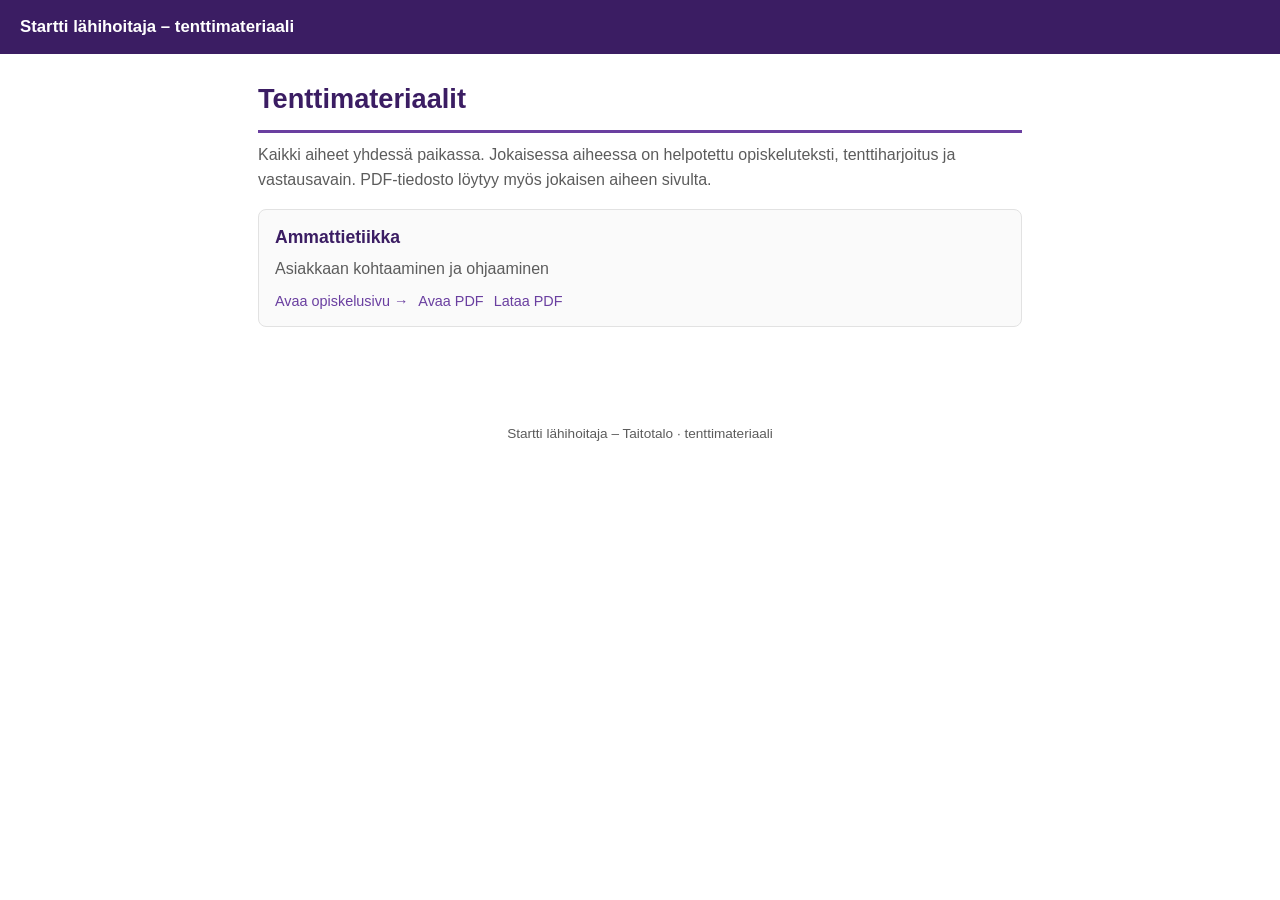
==== index.html @ 94710ee2 "Lisää Ammattietiikka-materiaali (helpotettu opiskelusivu, tenttiharjoitus, vastausavain, PDF) + sivu" ====
<!DOCTYPE html>
<html lang="fi">
<head>
<meta charset="UTF-8">
<meta name="viewport" content="width=device-width, initial-scale=1">
<title>Startti l&auml;hihoitaja &ndash; tenttimateriaali</title>
<link rel="stylesheet" href="assets/style.css">
</head>
<body>

<header class="site-header">
  <a href="index.html">Startti l&auml;hihoitaja &ndash; tenttimateriaali</a>
</header>

<main>
  <h1>Tenttimateriaalit</h1>
  <p class="subtitle">Kaikki aiheet yhdess&auml; paikassa. Jokaisessa aiheessa on helpotettu opiskeluteksti, tenttiharjoitus ja vastausavain. PDF-tiedosto l&ouml;ytyy my&ouml;s jokaisen aiheen sivulta.</p>

  <ul class="doc-list">
    <li>
      <a class="doc-title" href="docs/ammattietiikka.html">Ammattietiikka</a>
      <p class="subtitle" style="margin:6px 0 0;">Asiakkaan kohtaaminen ja ohjaaminen</p>
      <div class="doc-links">
        <a href="docs/ammattietiikka.html">Avaa opiskelusivu &rarr;</a>
        <a href="docs/ammattietiikka.pdf" target="_blank" rel="noopener">Avaa PDF</a>
        <a href="docs/ammattietiikka.pdf" download>Lataa PDF</a>
      </div>
    </li>

    <!-- Uusi aihe lis&auml;t&auml;&auml;n t&auml;h&auml;n samalla kaavalla:
    <li>
      <a class="doc-title" href="docs/AIHEEN-TIEDOSTONIMI.html">Aiheen nimi</a>
      <p class="subtitle" style="margin:6px 0 0;">Lyhyt kuvaus</p>
      <div class="doc-links">
        <a href="docs/AIHEEN-TIEDOSTONIMI.html">Avaa opiskelusivu &rarr;</a>
        <a href="docs/AIHEEN-TIEDOSTONIMI.pdf" target="_blank" rel="noopener">Avaa PDF</a>
        <a href="docs/AIHEEN-TIEDOSTONIMI.pdf" download>Lataa PDF</a>
      </div>
    </li>
    -->
  </ul>
</main>

<footer>Startti l&auml;hihoitaja &ndash; Taitotalo &middot; tenttimateriaali</footer>

</body>
</html>
---- assets/style.css ----
:root {
  --purple-dark: #3b1d63;
  --purple: #6a3fa0;
  --purple-light: #f4f0fa;
  --purple-border: #9b7fc7;
  --text: #1a1a1a;
  --muted: #5c5c5c;
  --bg: #ffffff;
  --card-bg: #fafafa;
  --card-border: #e2e2e2;
}

* { box-sizing: border-box; }

body {
  margin: 0;
  font-family: -apple-system, BlinkMacSystemFont, "Segoe UI", Roboto, "Helvetica Neue", Arial, sans-serif;
  color: var(--text);
  background: var(--bg);
  line-height: 1.55;
}

.site-header {
  background: var(--purple-dark);
  color: #fff;
  padding: 14px 20px;
  display: flex;
  align-items: center;
  justify-content: space-between;
  flex-wrap: wrap;
  gap: 8px;
}

.site-header a {
  color: #fff;
  text-decoration: none;
  font-weight: 600;
  font-size: 1.05rem;
}

.site-header a:hover { text-decoration: underline; }

main {
  max-width: 800px;
  margin: 0 auto;
  padding: 24px 18px 60px;
}

h1 {
  color: var(--purple-dark);
  font-size: 1.7rem;
  border-bottom: 3px solid var(--purple);
  padding-bottom: 10px;
  margin-top: 0;
}

h2 {
  color: var(--purple-dark);
  font-size: 1.25rem;
  margin-top: 34px;
  border-left: 5px solid var(--purple);
  padding-left: 10px;
}

h3 {
  color: #55308a;
  font-size: 1.05rem;
}

.subtitle {
  color: var(--muted);
  margin-top: -8px;
}

ul, ol {
  padding-left: 22px;
}

li { margin-bottom: 7px; }

.pohdi {
  background: var(--purple-light);
  border-left: 4px solid var(--purple-border);
  padding: 10px 14px;
  margin: 14px 0;
  font-style: italic;
}
.pohdi p { margin: 4px 0; }

.exam-item {
  margin-bottom: 14px;
  padding: 10px 12px;
  background: var(--card-bg);
  border: 1px solid var(--card-border);
  border-radius: 6px;
}

.qnum { font-weight: 700; color: var(--purple-dark); }

.mcq-opt { margin: 3px 0 3px 16px; }

.blank {
  display: inline-block;
  min-width: 90px;
  border-bottom: 1px solid #333;
}

table {
  border-collapse: collapse;
  width: 100%;
  margin: 14px 0;
  font-size: 0.95rem;
}
td, th {
  border: 1px solid #ddd;
  padding: 8px 10px;
  text-align: left;
}
th { background: var(--purple-light); }

.download-bar {
  display: flex;
  gap: 10px;
  flex-wrap: wrap;
  margin: 18px 0 28px;
}

.btn {
  display: inline-block;
  background: var(--purple);
  color: #fff;
  text-decoration: none;
  padding: 10px 16px;
  border-radius: 6px;
  font-weight: 600;
  font-size: 0.95rem;
}
.btn:hover { background: var(--purple-dark); }
.btn.secondary {
  background: #fff;
  color: var(--purple-dark);
  border: 2px solid var(--purple);
}
.btn.secondary:hover { background: var(--purple-light); }

details {
  margin: 16px 0;
  border: 1px solid var(--card-border);
  border-radius: 6px;
  padding: 10px 14px;
  background: #fcfbff;
}
summary {
  cursor: pointer;
  font-weight: 700;
  color: var(--purple-dark);
}

.doc-list {
  list-style: none;
  padding: 0;
}
.doc-list li {
  margin-bottom: 14px;
  padding: 14px 16px;
  border: 1px solid var(--card-border);
  border-radius: 8px;
  background: var(--card-bg);
}
.doc-list a.doc-title {
  font-weight: 700;
  font-size: 1.1rem;
  color: var(--purple-dark);
  text-decoration: none;
}
.doc-list a.doc-title:hover { text-decoration: underline; }
.doc-list .doc-links {
  margin-top: 8px;
  display: flex;
  gap: 10px;
  flex-wrap: wrap;
}
.doc-list .doc-links a {
  font-size: 0.9rem;
  color: var(--purple);
  text-decoration: none;
}
.doc-list .doc-links a:hover { text-decoration: underline; }

footer {
  text-align: center;
  color: var(--muted);
  font-size: 0.85rem;
  padding: 20px;
}
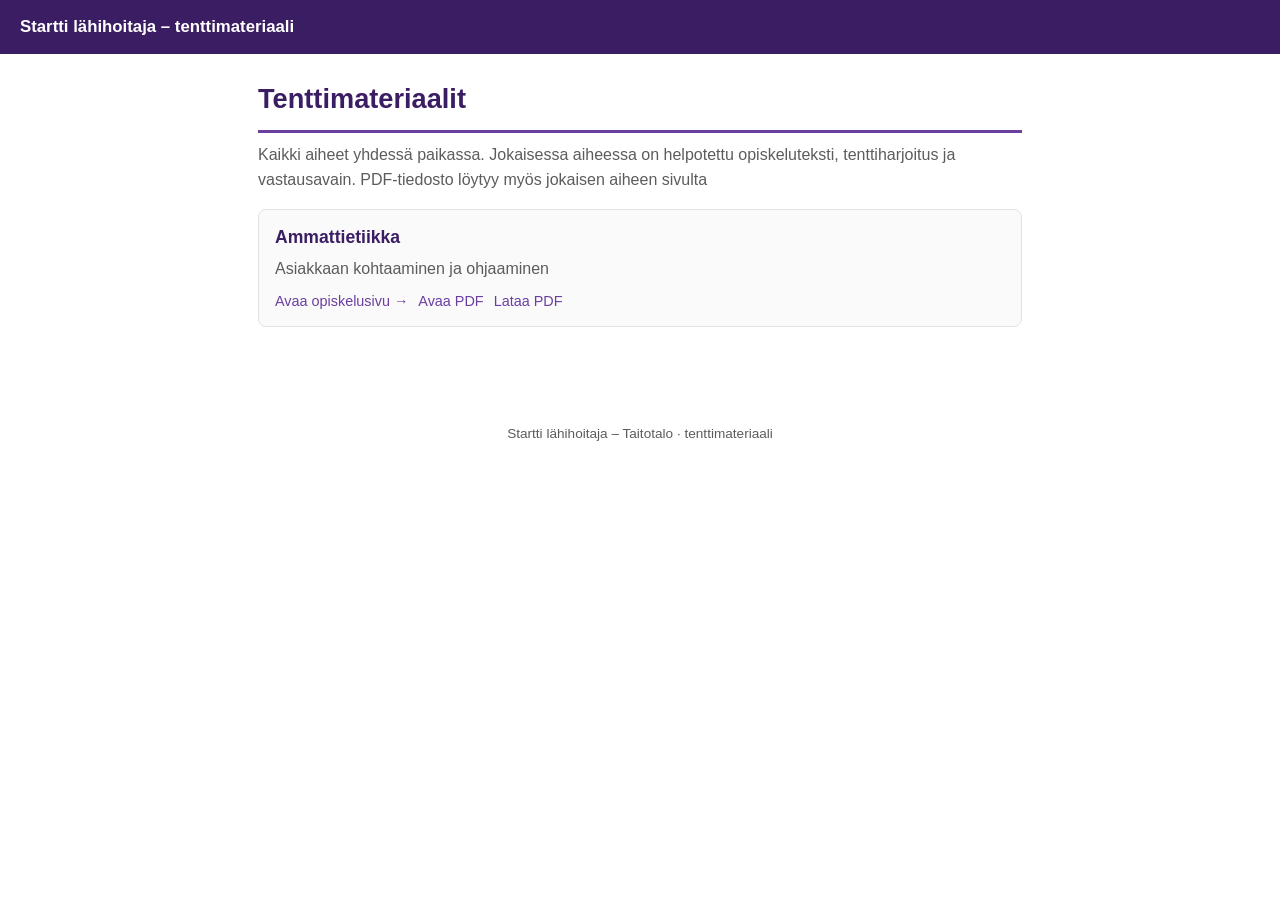
==== commit 24cacfc6: "first commit" ====
--- a/index.html
+++ b/index.html
@@ -14,7 +14,7 @@
 
 <main>
   <h1>Tenttimateriaalit</h1>
-  <p class="subtitle">Kaikki aiheet yhdess&auml; paikassa. Jokaisessa aiheessa on helpotettu opiskeluteksti, tenttiharjoitus ja vastausavain. PDF-tiedosto l&ouml;ytyy my&ouml;s jokaisen aiheen sivulta.</p>
+  <p class="subtitle">Kaikki aiheet yhdess&auml; paikassa. Jokaisessa aiheessa on helpotettu opiskeluteksti, tenttiharjoitus ja vastausavain. PDF-tiedosto l&ouml;ytyy my&ouml;s jokaisen aiheen sivulta</p>
 
   <ul class="doc-list">
     <li>
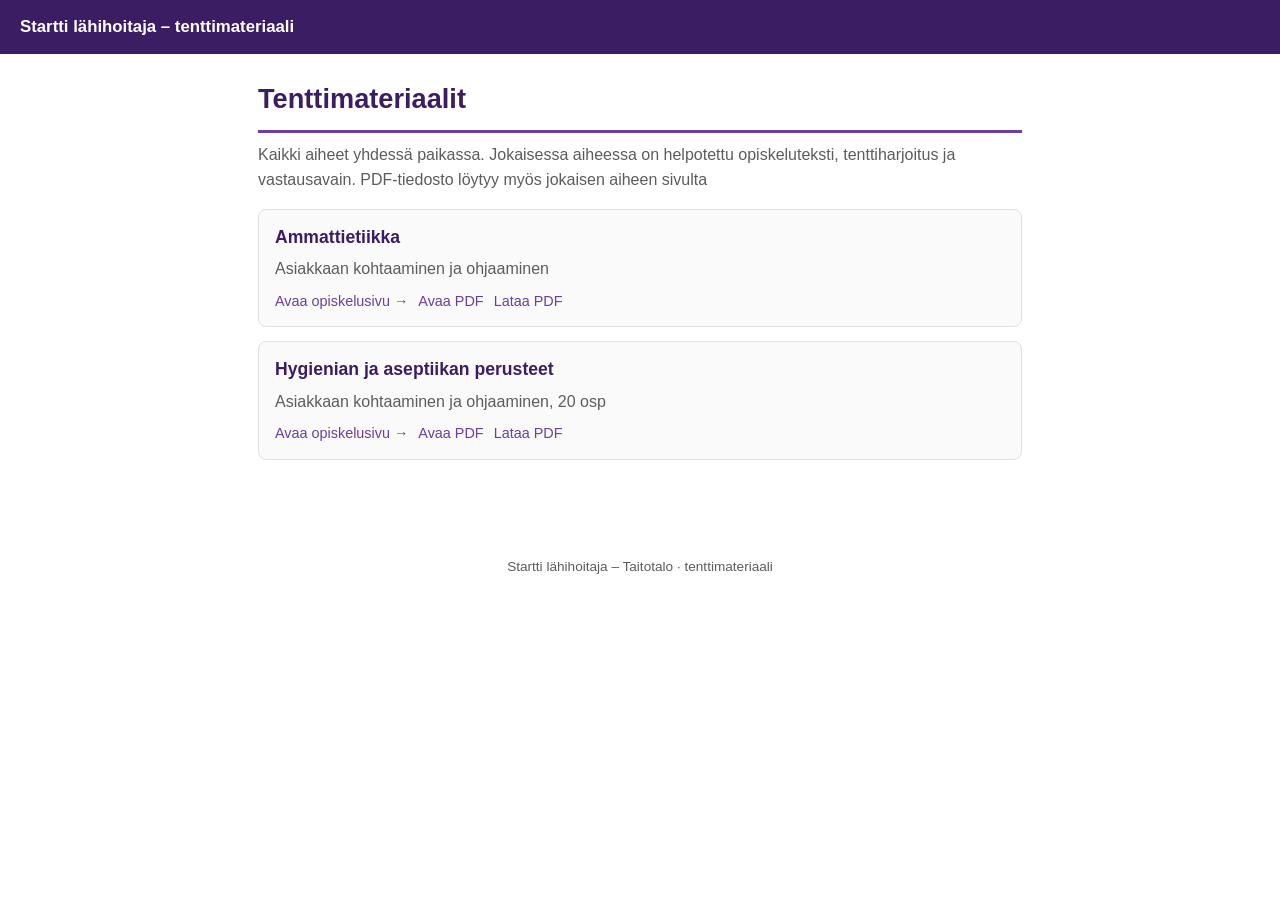
==== commit 81c29464: "Hygienian ja aseptiikan perusteet" ====
--- a/index.html
+++ b/index.html
@@ -26,18 +26,16 @@
         <a href="docs/ammattietiikka.pdf" download>Lataa PDF</a>
       </div>
     </li>
+    <li>
+  <a class="doc-title" href="docs/hygienia-aseptiikka.html">Hygienian ja aseptiikan perusteet</a>
+  <p class="subtitle" style="margin:6px 0 0;">Asiakkaan kohtaaminen ja ohjaaminen, 20 osp</p>
+  <div class="doc-links">
+    <a href="docs/hygienia-aseptiikka.html">Avaa opiskelusivu &rarr;</a>
+    <a href="docs/hygienia-aseptiikka.pdf" target="_blank" rel="noopener">Avaa PDF</a>
+    <a href="docs/hygienia-aseptiikka.pdf" download>Lataa PDF</a>
+  </div>
+</li>
 
-    <!-- Uusi aihe lis&auml;t&auml;&auml;n t&auml;h&auml;n samalla kaavalla:
-    <li>
-      <a class="doc-title" href="docs/AIHEEN-TIEDOSTONIMI.html">Aiheen nimi</a>
-      <p class="subtitle" style="margin:6px 0 0;">Lyhyt kuvaus</p>
-      <div class="doc-links">
-        <a href="docs/AIHEEN-TIEDOSTONIMI.html">Avaa opiskelusivu &rarr;</a>
-        <a href="docs/AIHEEN-TIEDOSTONIMI.pdf" target="_blank" rel="noopener">Avaa PDF</a>
-        <a href="docs/AIHEEN-TIEDOSTONIMI.pdf" download>Lataa PDF</a>
-      </div>
-    </li>
-    -->
   </ul>
 </main>
 
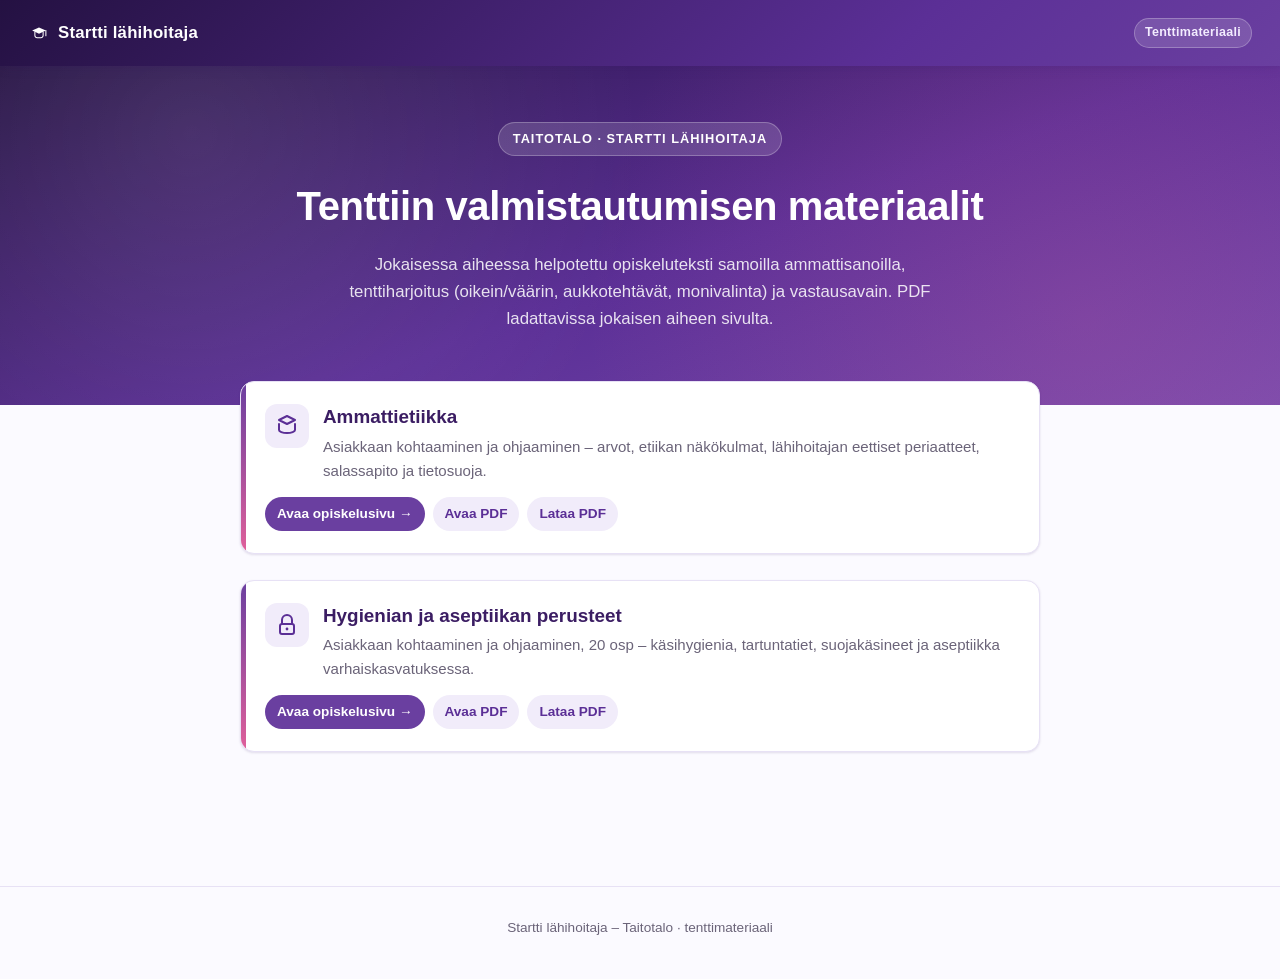
==== commit cd2d0d8e: "new design" ====
--- a/index.html
+++ b/index.html
@@ -4,38 +4,86 @@
 <meta charset="UTF-8">
 <meta name="viewport" content="width=device-width, initial-scale=1">
 <title>Startti l&auml;hihoitaja &ndash; tenttimateriaali</title>
+<link rel="icon" type="image/svg+xml" href="assets/favicon.svg">
 <link rel="stylesheet" href="assets/style.css">
 </head>
 <body>
 
 <header class="site-header">
-  <a href="index.html">Startti l&auml;hihoitaja &ndash; tenttimateriaali</a>
+  <a href="index.html">
+    <svg width="22" height="22" viewBox="0 0 64 64" fill="none" xmlns="http://www.w3.org/2000/svg">
+      <path d="M32 16 L52 25 L32 34 L12 25 Z" fill="#fff"/>
+      <path d="M20 29 v10 c0 4 6 7 12 7 s12 -3 12 -7 v-10" stroke="#fff" stroke-width="3" stroke-linecap="round"/>
+      <line x1="52" y1="25" x2="52" y2="40" stroke="#fff" stroke-width="3" stroke-linecap="round"/>
+    </svg>
+    Startti l&auml;hihoitaja
+  </a>
+  <span class="badge">Tenttimateriaali</span>
 </header>
 
-<main>
-  <h1>Tenttimateriaalit</h1>
-  <p class="subtitle">Kaikki aiheet yhdess&auml; paikassa. Jokaisessa aiheessa on helpotettu opiskeluteksti, tenttiharjoitus ja vastausavain. PDF-tiedosto l&ouml;ytyy my&ouml;s jokaisen aiheen sivulta</p>
+<section class="hero">
+  <div class="hero-inner">
+    <span class="hero-eyebrow">Taitotalo &middot; Startti l&auml;hihoitaja</span>
+    <h1>Tenttiin valmistautumisen materiaalit</h1>
+    <p>Jokaisessa aiheessa helpotettu opiskeluteksti samoilla ammattisanoilla, tenttiharjoitus (oikein/v&auml;&auml;rin, aukkoteht&auml;v&auml;t, monivalinta) ja vastausavain. PDF ladattavissa jokaisen aiheen sivulta.</p>
+  </div>
+</section>
 
+<main class="narrow-top">
   <ul class="doc-list">
-    <li>
-      <a class="doc-title" href="docs/ammattietiikka.html">Ammattietiikka</a>
-      <p class="subtitle" style="margin:6px 0 0;">Asiakkaan kohtaaminen ja ohjaaminen</p>
+
+    <li class="doc-card">
+      <div class="doc-card-top">
+        <div class="doc-icon">
+          <svg viewBox="0 0 24 24" fill="none" stroke="currentColor" stroke-width="2" stroke-linecap="round" stroke-linejoin="round"><path d="M12 2l8 4-8 4-8-4 8-4z"/><path d="M4 10v6c0 1.5 3.5 3 8 3s8-1.5 8-3v-6"/></svg>
+        </div>
+        <div>
+          <a class="doc-title" href="docs/ammattietiikka.html">Ammattietiikka</a>
+          <p class="doc-desc">Asiakkaan kohtaaminen ja ohjaaminen &ndash; arvot, etiikan n&auml;k&ouml;kulmat, l&auml;hihoitajan eettiset periaatteet, salassapito ja tietosuoja.</p>
+        </div>
+      </div>
       <div class="doc-links">
-        <a href="docs/ammattietiikka.html">Avaa opiskelusivu &rarr;</a>
+        <a class="primary" href="docs/ammattietiikka.html">Avaa opiskelusivu &rarr;</a>
         <a href="docs/ammattietiikka.pdf" target="_blank" rel="noopener">Avaa PDF</a>
         <a href="docs/ammattietiikka.pdf" download>Lataa PDF</a>
       </div>
     </li>
-    <li>
-  <a class="doc-title" href="docs/hygienia-aseptiikka.html">Hygienian ja aseptiikan perusteet</a>
-  <p class="subtitle" style="margin:6px 0 0;">Asiakkaan kohtaaminen ja ohjaaminen, 20 osp</p>
-  <div class="doc-links">
-    <a href="docs/hygienia-aseptiikka.html">Avaa opiskelusivu &rarr;</a>
-    <a href="docs/hygienia-aseptiikka.pdf" target="_blank" rel="noopener">Avaa PDF</a>
-    <a href="docs/hygienia-aseptiikka.pdf" download>Lataa PDF</a>
-  </div>
-</li>
 
+    <li class="doc-card">
+      <div class="doc-card-top">
+        <div class="doc-icon">
+          <svg viewBox="0 0 24 24" fill="none" stroke="currentColor" stroke-width="2" stroke-linecap="round" stroke-linejoin="round"><path d="M7 11V7a5 5 0 0 1 10 0v4"/><rect x="5" y="11" width="14" height="10" rx="2"/><circle cx="12" cy="16" r="1.4" fill="currentColor" stroke="none"/></svg>
+        </div>
+        <div>
+          <a class="doc-title" href="docs/hygienia-aseptiikka.html">Hygienian ja aseptiikan perusteet</a>
+          <p class="doc-desc">Asiakkaan kohtaaminen ja ohjaaminen, 20 osp &ndash; k&auml;sihygienia, tartuntatiet, suojak&auml;sineet ja aseptiikka varhaiskasvatuksessa.</p>
+        </div>
+      </div>
+      <div class="doc-links">
+        <a class="primary" href="docs/hygienia-aseptiikka.html">Avaa opiskelusivu &rarr;</a>
+        <a href="docs/hygienia-aseptiikka.pdf" target="_blank" rel="noopener">Avaa PDF</a>
+        <a href="docs/hygienia-aseptiikka.pdf" download>Lataa PDF</a>
+      </div>
+    </li>
+
+    <!-- Uusi aihe lis&auml;t&auml;&auml;n t&auml;h&auml;n samalla kaavalla:
+    <li class="doc-card">
+      <div class="doc-card-top">
+        <div class="doc-icon">
+          <svg viewBox="0 0 24 24" fill="none" stroke="currentColor" stroke-width="2" stroke-linecap="round" stroke-linejoin="round"><circle cx="12" cy="12" r="9"/></svg>
+        </div>
+        <div>
+          <a class="doc-title" href="docs/AIHEEN-TIEDOSTONIMI.html">Aiheen nimi</a>
+          <p class="doc-desc">Lyhyt kuvaus aiheesta.</p>
+        </div>
+      </div>
+      <div class="doc-links">
+        <a class="primary" href="docs/AIHEEN-TIEDOSTONIMI.html">Avaa opiskelusivu &rarr;</a>
+        <a href="docs/AIHEEN-TIEDOSTONIMI.pdf" target="_blank" rel="noopener">Avaa PDF</a>
+        <a href="docs/AIHEEN-TIEDOSTONIMI.pdf" download>Lataa PDF</a>
+      </div>
+    </li>
+    -->
   </ul>
 </main>
 
--- a/assets/style.css
+++ b/assets/style.css
@@ -1,195 +1,427 @@
 :root {
-  --purple-dark: #3b1d63;
-  --purple: #6a3fa0;
-  --purple-light: #f4f0fa;
-  --purple-border: #9b7fc7;
-  --text: #1a1a1a;
-  --muted: #5c5c5c;
-  --bg: #ffffff;
-  --card-bg: #fafafa;
-  --card-border: #e2e2e2;
+  --purple-950: #241142;
+  --purple-900: #3b1d63;
+  --purple-700: #5b2f96;
+  --purple-600: #6a3fa0;
+  --purple-500: #8257b8;
+  --purple-100: #f1ecfa;
+  --purple-50: #f8f6fd;
+  --pink-accent: #e0609a;
+  --text: #221c2e;
+  --muted: #6b6479;
+  --bg: #fbfaff;
+  --card-bg: #ffffff;
+  --card-border: #e7e1f5;
+  --shadow-sm: 0 1px 2px rgba(59, 29, 99, 0.06), 0 1px 3px rgba(59, 29, 99, 0.08);
+  --shadow-md: 0 4px 10px rgba(59, 29, 99, 0.08), 0 2px 4px rgba(59, 29, 99, 0.06);
+  --shadow-lg: 0 12px 28px rgba(59, 29, 99, 0.14), 0 4px 10px rgba(59, 29, 99, 0.08);
+  --radius: 14px;
 }
 
 * { box-sizing: border-box; }
+
+html { scroll-behavior: smooth; }
 
 body {
   margin: 0;
   font-family: -apple-system, BlinkMacSystemFont, "Segoe UI", Roboto, "Helvetica Neue", Arial, sans-serif;
   color: var(--text);
   background: var(--bg);
-  line-height: 1.55;
-}
+  line-height: 1.6;
+  -webkit-font-smoothing: antialiased;
+}
+
+/* ---------- Header ---------- */
 
 .site-header {
-  background: var(--purple-dark);
-  color: #fff;
-  padding: 14px 20px;
+  background: linear-gradient(135deg, var(--purple-950), var(--purple-700) 70%, var(--purple-600));
+  color: #fff;
+  padding: 18px 28px;
   display: flex;
   align-items: center;
   justify-content: space-between;
   flex-wrap: wrap;
+  gap: 10px;
+  box-shadow: var(--shadow-md);
+  position: sticky;
+  top: 0;
+  z-index: 20;
+}
+
+.site-header a {
+  color: #fff;
+  text-decoration: none;
+  font-weight: 700;
+  font-size: 1.05rem;
+  display: inline-flex;
+  align-items: center;
   gap: 8px;
-}
-
-.site-header a {
-  color: #fff;
-  text-decoration: none;
+  letter-spacing: 0.2px;
+}
+
+.site-header a:hover { opacity: 0.88; }
+
+.site-header .badge {
+  background: rgba(255,255,255,0.14);
+  border: 1px solid rgba(255,255,255,0.25);
+  color: #f3ecff;
+  font-size: 0.78rem;
   font-weight: 600;
+  padding: 4px 10px;
+  border-radius: 999px;
+  letter-spacing: 0.3px;
+}
+
+/* ---------- Hero (index page) ---------- */
+
+.hero {
+  background: linear-gradient(160deg, var(--purple-950) 0%, var(--purple-700) 55%, var(--purple-500) 120%);
+  color: #fff;
+  padding: 56px 24px 72px;
+  text-align: center;
+  position: relative;
+  overflow: hidden;
+}
+
+.hero::before {
+  content: "";
+  position: absolute;
+  inset: 0;
+  background-image: radial-gradient(circle at 15% 20%, rgba(255,255,255,0.10) 0, transparent 40%),
+                     radial-gradient(circle at 85% 75%, rgba(224,96,154,0.18) 0, transparent 45%);
+  pointer-events: none;
+}
+
+.hero-inner { position: relative; max-width: 760px; margin: 0 auto; }
+
+.hero-eyebrow {
+  display: inline-block;
+  font-size: 0.8rem;
+  font-weight: 700;
+  letter-spacing: 1px;
+  text-transform: uppercase;
+  background: rgba(255,255,255,0.14);
+  border: 1px solid rgba(255,255,255,0.25);
+  padding: 6px 14px;
+  border-radius: 999px;
+  margin-bottom: 18px;
+}
+
+.hero h1 {
+  font-size: clamp(1.8rem, 4vw, 2.5rem);
+  margin: 0 0 14px;
+  border: none;
+  padding: 0;
+  color: #fff;
+  letter-spacing: -0.01em;
+}
+
+.hero p {
   font-size: 1.05rem;
-}
-
-.site-header a:hover { text-decoration: underline; }
+  color: rgba(255,255,255,0.86);
+  max-width: 600px;
+  margin: 0 auto;
+}
+
+/* ---------- Layout ---------- */
 
 main {
-  max-width: 800px;
+  max-width: 840px;
   margin: 0 auto;
-  padding: 24px 18px 60px;
-}
+  padding: 40px 20px 70px;
+}
+
+main.narrow-top { padding-top: 0; margin-top: -40px; position: relative; z-index: 5; }
 
 h1 {
-  color: var(--purple-dark);
-  font-size: 1.7rem;
-  border-bottom: 3px solid var(--purple);
-  padding-bottom: 10px;
+  color: var(--purple-900);
+  font-size: 1.8rem;
+  border-bottom: 3px solid var(--purple-600);
+  padding-bottom: 12px;
   margin-top: 0;
+  letter-spacing: -0.01em;
 }
 
 h2 {
-  color: var(--purple-dark);
-  font-size: 1.25rem;
-  margin-top: 34px;
-  border-left: 5px solid var(--purple);
-  padding-left: 10px;
+  color: var(--purple-900);
+  font-size: 1.3rem;
+  margin-top: 40px;
+  padding: 10px 16px;
+  background: var(--purple-100);
+  border-left: 5px solid var(--purple-600);
+  border-radius: 0 10px 10px 0;
 }
 
 h3 {
-  color: #55308a;
-  font-size: 1.05rem;
-}
-
-.subtitle {
-  color: var(--muted);
-  margin-top: -8px;
-}
-
-ul, ol {
-  padding-left: 22px;
-}
-
-li { margin-bottom: 7px; }
+  color: var(--purple-700);
+  font-size: 1.08rem;
+  margin-top: 26px;
+  padding-left: 12px;
+  border-left: 3px solid var(--purple-500);
+}
+
+.subtitle { color: var(--muted); margin-top: -6px; }
+
+ul, ol { padding-left: 22px; }
+li { margin-bottom: 8px; }
+
+p { margin: 0.9em 0; }
+
+/* ---------- Reflection callouts ---------- */
 
 .pohdi {
-  background: var(--purple-light);
-  border-left: 4px solid var(--purple-border);
-  padding: 10px 14px;
-  margin: 14px 0;
+  background: linear-gradient(135deg, var(--purple-100), #fdf2f8);
+  border: 1px solid var(--card-border);
+  border-left: 4px solid var(--pink-accent);
+  padding: 14px 18px;
+  margin: 16px 0;
+  border-radius: 0 12px 12px 0;
   font-style: italic;
 }
-.pohdi p { margin: 4px 0; }
+.pohdi p { margin: 5px 0; }
+
+/* ---------- Exam items ---------- */
 
 .exam-item {
   margin-bottom: 14px;
-  padding: 10px 12px;
+  padding: 14px 16px;
   background: var(--card-bg);
   border: 1px solid var(--card-border);
-  border-radius: 6px;
-}
-
-.qnum { font-weight: 700; color: var(--purple-dark); }
-
-.mcq-opt { margin: 3px 0 3px 16px; }
+  border-radius: 12px;
+  box-shadow: var(--shadow-sm);
+  transition: box-shadow 0.15s ease, transform 0.15s ease;
+}
+.exam-item:hover { box-shadow: var(--shadow-md); }
+
+.qnum {
+  font-weight: 800;
+  color: #fff;
+  background: var(--purple-600);
+  display: inline-flex;
+  align-items: center;
+  justify-content: center;
+  min-width: 24px;
+  height: 24px;
+  padding: 0 6px;
+  border-radius: 999px;
+  font-size: 0.85rem;
+  margin-right: 8px;
+}
+
+.mcq-opt { margin: 4px 0 4px 18px; }
 
 .blank {
   display: inline-block;
-  min-width: 90px;
-  border-bottom: 1px solid #333;
-}
+  min-width: 100px;
+  border-bottom: 2px dotted var(--purple-500);
+  margin: 0 2px;
+}
+
+/* ---------- Tables ---------- */
 
 table {
   border-collapse: collapse;
   width: 100%;
-  margin: 14px 0;
+  margin: 16px 0;
   font-size: 0.95rem;
+  box-shadow: var(--shadow-sm);
+  border-radius: 10px;
+  overflow: hidden;
 }
 td, th {
-  border: 1px solid #ddd;
-  padding: 8px 10px;
+  border: 1px solid var(--card-border);
+  padding: 10px 12px;
   text-align: left;
 }
-th { background: var(--purple-light); }
+th {
+  background: var(--purple-600);
+  color: #fff;
+  font-weight: 700;
+}
+tr:nth-child(even) td { background: var(--purple-50); }
+
+/* ---------- Buttons ---------- */
 
 .download-bar {
   display: flex;
-  gap: 10px;
+  gap: 12px;
   flex-wrap: wrap;
-  margin: 18px 0 28px;
+  margin: 20px 0 32px;
 }
 
 .btn {
-  display: inline-block;
-  background: var(--purple);
+  display: inline-flex;
+  align-items: center;
+  gap: 8px;
+  background: linear-gradient(135deg, var(--purple-600), var(--purple-700));
   color: #fff;
   text-decoration: none;
-  padding: 10px 16px;
-  border-radius: 6px;
-  font-weight: 600;
+  padding: 11px 20px;
+  border-radius: 10px;
+  font-weight: 700;
   font-size: 0.95rem;
-}
-.btn:hover { background: var(--purple-dark); }
+  box-shadow: var(--shadow-sm);
+  transition: transform 0.15s ease, box-shadow 0.15s ease;
+}
+.btn:hover { transform: translateY(-1px); box-shadow: var(--shadow-md); }
 .btn.secondary {
   background: #fff;
-  color: var(--purple-dark);
-  border: 2px solid var(--purple);
-}
-.btn.secondary:hover { background: var(--purple-light); }
+  color: var(--purple-700);
+  border: 2px solid var(--purple-600);
+  box-shadow: none;
+}
+.btn.secondary:hover { background: var(--purple-100); }
+
+/* ---------- Answer key toggle ---------- */
 
 details {
-  margin: 16px 0;
+  margin: 22px 0;
   border: 1px solid var(--card-border);
-  border-radius: 6px;
-  padding: 10px 14px;
-  background: #fcfbff;
+  border-radius: 14px;
+  padding: 4px 18px 14px;
+  background: linear-gradient(180deg, #fff, var(--purple-50));
+  box-shadow: var(--shadow-sm);
 }
 summary {
   cursor: pointer;
-  font-weight: 700;
-  color: var(--purple-dark);
-}
+  font-weight: 800;
+  color: var(--purple-700);
+  padding: 14px 0;
+  list-style: none;
+  display: flex;
+  align-items: center;
+  gap: 8px;
+}
+summary::-webkit-details-marker { display: none; }
+summary::before {
+  content: "\25B6";
+  font-size: 0.7em;
+  transition: transform 0.15s ease;
+  color: var(--purple-600);
+}
+details[open] summary::before { transform: rotate(90deg); }
+
+/* ---------- Index: topic cards ---------- */
 
 .doc-list {
   list-style: none;
   padding: 0;
-}
-.doc-list li {
-  margin-bottom: 14px;
-  padding: 14px 16px;
+  display: grid;
+  gap: 18px;
+}
+
+.doc-card {
+  padding: 22px 24px;
   border: 1px solid var(--card-border);
-  border-radius: 8px;
+  border-radius: var(--radius);
   background: var(--card-bg);
-}
-.doc-list a.doc-title {
-  font-weight: 700;
-  font-size: 1.1rem;
-  color: var(--purple-dark);
+  box-shadow: var(--shadow-sm);
+  transition: transform 0.18s ease, box-shadow 0.18s ease, border-color 0.18s ease;
+  position: relative;
+  overflow: hidden;
+}
+.doc-card::before {
+  content: "";
+  position: absolute;
+  left: 0; top: 0; bottom: 0;
+  width: 5px;
+  background: linear-gradient(180deg, var(--purple-600), var(--pink-accent));
+}
+.doc-card:hover {
+  transform: translateY(-3px);
+  box-shadow: var(--shadow-lg);
+  border-color: var(--purple-500);
+}
+
+.doc-card-top {
+  display: flex;
+  align-items: flex-start;
+  gap: 14px;
+}
+
+.doc-icon {
+  flex: none;
+  width: 44px;
+  height: 44px;
+  border-radius: 12px;
+  background: var(--purple-100);
+  display: flex;
+  align-items: center;
+  justify-content: center;
+  color: var(--purple-700);
+}
+.doc-icon svg { width: 24px; height: 24px; }
+
+.doc-title {
+  font-weight: 800;
+  font-size: 1.18rem;
+  color: var(--purple-900);
   text-decoration: none;
-}
-.doc-list a.doc-title:hover { text-decoration: underline; }
-.doc-list .doc-links {
-  margin-top: 8px;
-  display: flex;
-  gap: 10px;
+  line-height: 1.35;
+}
+.doc-title:hover { color: var(--purple-600); }
+
+.doc-desc {
+  margin: 4px 0 0;
+  color: var(--muted);
+  font-size: 0.94rem;
+}
+
+.doc-links {
+  margin-top: 14px;
+  display: flex;
+  gap: 8px;
   flex-wrap: wrap;
 }
-.doc-list .doc-links a {
-  font-size: 0.9rem;
-  color: var(--purple);
+.doc-links a {
+  font-size: 0.85rem;
+  font-weight: 600;
+  color: var(--purple-700);
   text-decoration: none;
-}
-.doc-list .doc-links a:hover { text-decoration: underline; }
+  padding: 6px 12px;
+  border-radius: 999px;
+  background: var(--purple-100);
+  transition: background 0.15s ease;
+}
+.doc-links a:hover { background: #e4d8f7; }
+.doc-links a.primary {
+  background: var(--purple-600);
+  color: #fff;
+}
+.doc-links a.primary:hover { background: var(--purple-700); }
+
+.empty-state {
+  text-align: center;
+  color: var(--muted);
+  padding: 40px 20px;
+  border: 1px dashed var(--card-border);
+  border-radius: var(--radius);
+}
+
+/* ---------- Explain / source notes ---------- */
+
+.explain {
+  color: var(--muted);
+  font-style: italic;
+  font-size: 0.92rem;
+}
+
+/* ---------- Footer ---------- */
 
 footer {
   text-align: center;
   color: var(--muted);
   font-size: 0.85rem;
-  padding: 20px;
-}
+  padding: 30px 20px 40px;
+  border-top: 1px solid var(--card-border);
+  margin-top: 40px;
+}
+
+/* ---------- Responsive ---------- */
+
+@media (max-width: 640px) {
+  .site-header { padding: 14px 18px; }
+  .hero { padding: 40px 18px 56px; }
+  main { padding: 28px 16px 50px; }
+  h2 { font-size: 1.12rem; }
+}
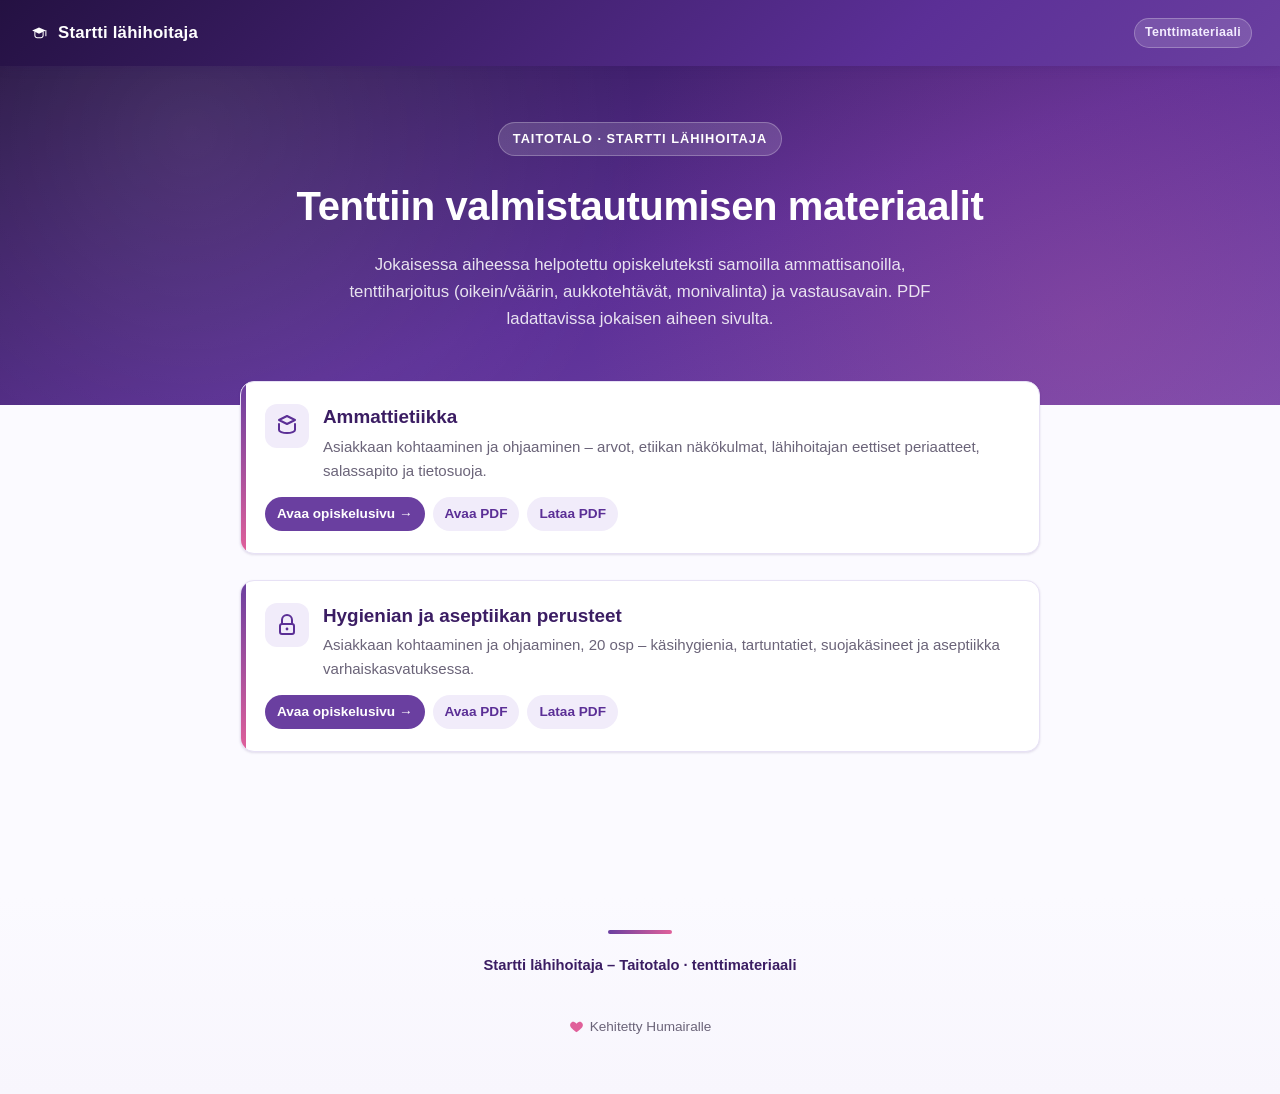
==== commit ad8d5837: "new design" ====
--- a/index.html
+++ b/index.html
@@ -87,7 +87,13 @@
   </ul>
 </main>
 
-<footer>Startti l&auml;hihoitaja &ndash; Taitotalo &middot; tenttimateriaali</footer>
+<footer>
+  <p class="footer-main">Startti l&auml;hihoitaja &ndash; Taitotalo &middot; tenttimateriaali</p>
+  <p class="footer-credit">
+    <svg viewBox="0 0 24 24" fill="currentColor"><path d="M12 21s-6.7-4.3-9.3-8.2C1 10 1.6 6.6 4.3 5 6.5 3.7 9 4.4 12 7.4c3-3 5.5-3.7 7.7-2.4 2.7 1.6 3.3 5 1.6 7.8C18.7 16.7 12 21 12 21z"/></svg>
+    Kehitetty Humairalle
+  </p>
+</footer>
 
 </body>
 </html>
--- a/assets/style.css
+++ b/assets/style.css
@@ -412,9 +412,43 @@
   text-align: center;
   color: var(--muted);
   font-size: 0.85rem;
-  padding: 30px 20px 40px;
-  border-top: 1px solid var(--card-border);
-  margin-top: 40px;
+  padding: 34px 20px 20px;
+  margin-top: 50px;
+  background: linear-gradient(180deg, transparent, var(--purple-50));
+  position: relative;
+}
+
+footer::before {
+  content: "";
+  display: block;
+  width: 64px;
+  height: 4px;
+  margin: 0 auto 20px;
+  border-radius: 999px;
+  background: linear-gradient(90deg, var(--purple-600), var(--pink-accent));
+}
+
+footer .footer-main {
+  color: var(--purple-900);
+  font-weight: 700;
+  font-size: 0.92rem;
+  margin-bottom: 6px;
+}
+
+footer .footer-credit {
+  display: inline-flex;
+  align-items: center;
+  gap: 6px;
+  color: var(--muted);
+  font-size: 0.85rem;
+  padding: 20px 0 24px;
+}
+
+footer .footer-credit svg {
+  width: 15px;
+  height: 15px;
+  color: var(--pink-accent);
+  flex: none;
 }
 
 /* ---------- Responsive ---------- */
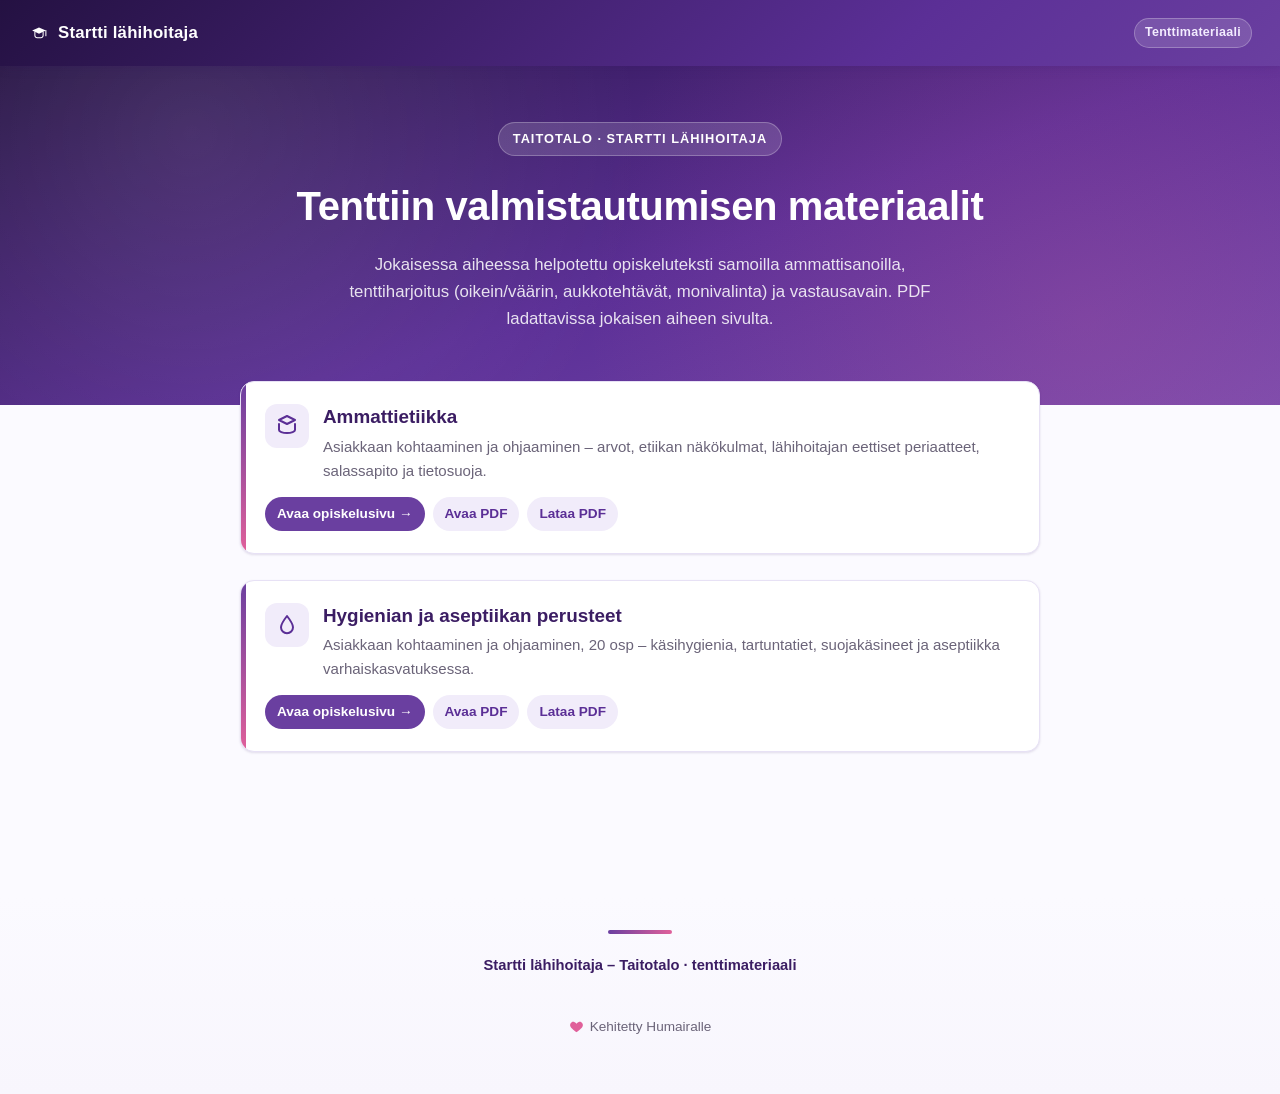
==== commit be696fc7: "new icon" ====
--- a/index.html
+++ b/index.html
@@ -52,7 +52,7 @@
     <li class="doc-card">
       <div class="doc-card-top">
         <div class="doc-icon">
-          <svg viewBox="0 0 24 24" fill="none" stroke="currentColor" stroke-width="2" stroke-linecap="round" stroke-linejoin="round"><path d="M7 11V7a5 5 0 0 1 10 0v4"/><rect x="5" y="11" width="14" height="10" rx="2"/><circle cx="12" cy="16" r="1.4" fill="currentColor" stroke="none"/></svg>
+          <svg viewBox="0 0 24 24" fill="none" stroke="currentColor" stroke-width="2" stroke-linecap="round" stroke-linejoin="round"><path d="M12 3c2.5 3.2 6 8 6 11.2A6 6 0 0 1 6 14.2C6 11 9.5 6.2 12 3z"/></svg>
         </div>
         <div>
           <a class="doc-title" href="docs/hygienia-aseptiikka.html">Hygienian ja aseptiikan perusteet</a>
@@ -96,4 +96,4 @@
 </footer>
 
 </body>
-</html>
+</html>
